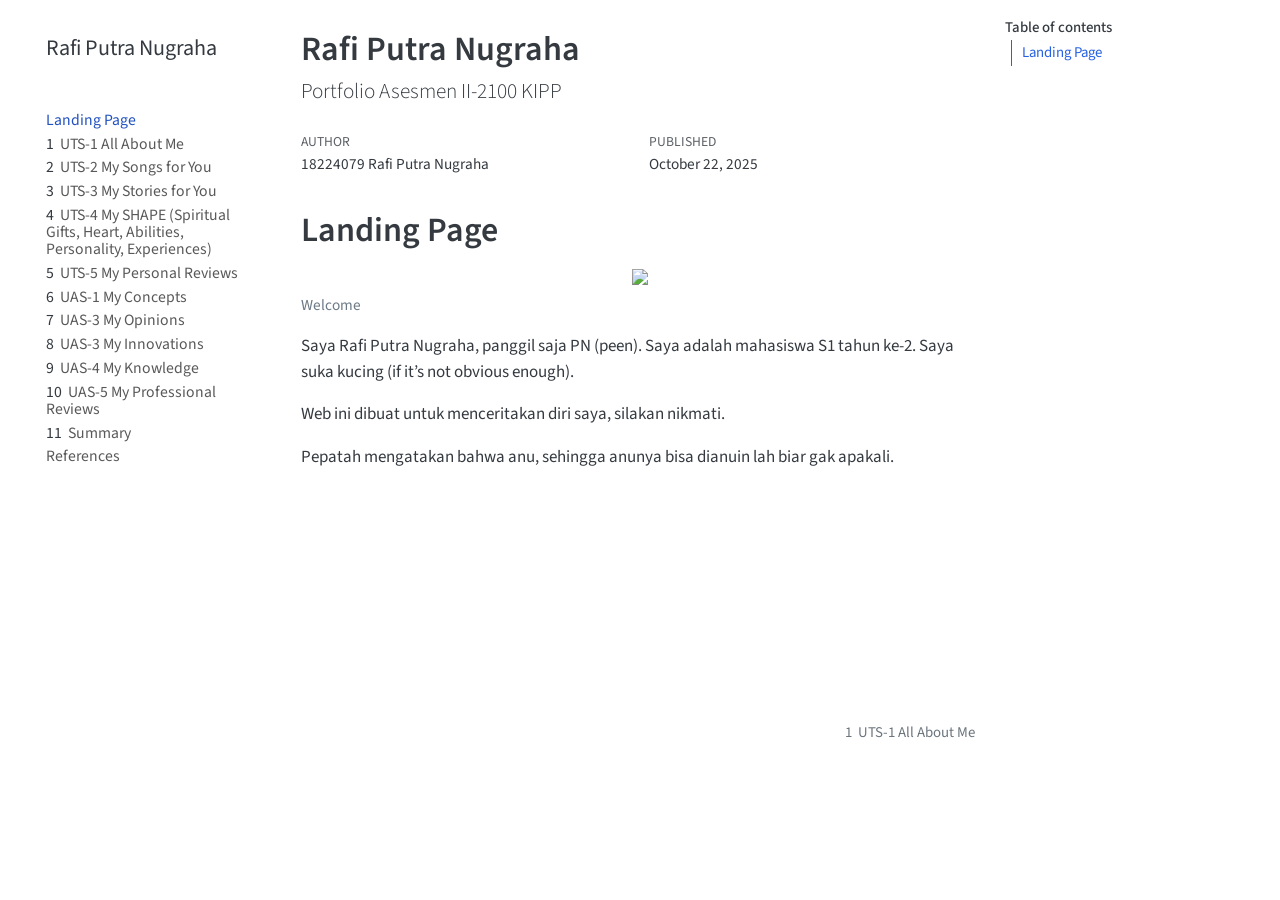
==== docs/index.html @ 3ba271c9 "add uas 1,2,3,4" ====
<!DOCTYPE html>
<html xmlns="http://www.w3.org/1999/xhtml" lang="en" xml:lang="en"><head>

<meta charset="utf-8">
<meta name="generator" content="quarto-1.8.26">

<meta name="viewport" content="width=device-width, initial-scale=1.0, user-scalable=yes">

<meta name="author" content="18224079 Rafi Putra Nugraha">
<meta name="dcterms.date" content="2025-10-22">

<title>Rafi Putra Nugraha</title>
<style>
code{white-space: pre-wrap;}
span.smallcaps{font-variant: small-caps;}
div.columns{display: flex; gap: min(4vw, 1.5em);}
div.column{flex: auto; overflow-x: auto;}
div.hanging-indent{margin-left: 1.5em; text-indent: -1.5em;}
ul.task-list{list-style: none;}
ul.task-list li input[type="checkbox"] {
  width: 0.8em;
  margin: 0 0.8em 0.2em -1em; /* quarto-specific, see https://github.com/quarto-dev/quarto-cli/issues/4556 */ 
  vertical-align: middle;
}
</style>


<script src="site_libs/quarto-nav/quarto-nav.js"></script>
<script src="site_libs/quarto-nav/headroom.min.js"></script>
<script src="site_libs/clipboard/clipboard.min.js"></script>
<script src="site_libs/quarto-search/autocomplete.umd.js"></script>
<script src="site_libs/quarto-search/fuse.min.js"></script>
<script src="site_libs/quarto-search/quarto-search.js"></script>
<meta name="quarto:offset" content="./">
<link href="./All_About_me/index.html" rel="next">
<script src="site_libs/quarto-html/quarto.js" type="module"></script>
<script src="site_libs/quarto-html/tabsets/tabsets.js" type="module"></script>
<script src="site_libs/quarto-html/axe/axe-check.js" type="module"></script>
<script src="site_libs/quarto-html/popper.min.js"></script>
<script src="site_libs/quarto-html/tippy.umd.min.js"></script>
<script src="site_libs/quarto-html/anchor.min.js"></script>
<link href="site_libs/quarto-html/tippy.css" rel="stylesheet">
<link href="site_libs/quarto-html/quarto-syntax-highlighting-587c61ba64f3a5504c4d52d930310e48.css" rel="stylesheet" id="quarto-text-highlighting-styles">
<script src="site_libs/bootstrap/bootstrap.min.js"></script>
<link href="site_libs/bootstrap/bootstrap-icons.css" rel="stylesheet">
<link href="site_libs/bootstrap/bootstrap-6d07780f2144cce7ffe9cf8b8e70aef6.min.css" rel="stylesheet" append-hash="true" id="quarto-bootstrap" data-mode="light">
<script id="quarto-search-options" type="application/json">{
  "location": "sidebar",
  "copy-button": false,
  "collapse-after": 3,
  "panel-placement": "start",
  "type": "textbox",
  "limit": 50,
  "keyboard-shortcut": [
    "f",
    "/",
    "s"
  ],
  "show-item-context": false,
  "language": {
    "search-no-results-text": "No results",
    "search-matching-documents-text": "matching documents",
    "search-copy-link-title": "Copy link to search",
    "search-hide-matches-text": "Hide additional matches",
    "search-more-match-text": "more match in this document",
    "search-more-matches-text": "more matches in this document",
    "search-clear-button-title": "Clear",
    "search-text-placeholder": "",
    "search-detached-cancel-button-title": "Cancel",
    "search-submit-button-title": "Submit",
    "search-label": "Search"
  }
}</script>


</head>

<body class="nav-sidebar floating quarto-light">

<div id="quarto-search-results"></div>
  <header id="quarto-header" class="headroom fixed-top">
  <nav class="quarto-secondary-nav">
    <div class="container-fluid d-flex">
      <button type="button" class="quarto-btn-toggle btn" data-bs-toggle="collapse" role="button" data-bs-target=".quarto-sidebar-collapse-item" aria-controls="quarto-sidebar" aria-expanded="false" aria-label="Toggle sidebar navigation" onclick="if (window.quartoToggleHeadroom) { window.quartoToggleHeadroom(); }">
        <i class="bi bi-layout-text-sidebar-reverse"></i>
      </button>
        <nav class="quarto-page-breadcrumbs" aria-label="breadcrumb"><ol class="breadcrumb"><li class="breadcrumb-item"><a href="./index.html">Landing Page</a></li></ol></nav>
        <a class="flex-grow-1" role="navigation" data-bs-toggle="collapse" data-bs-target=".quarto-sidebar-collapse-item" aria-controls="quarto-sidebar" aria-expanded="false" aria-label="Toggle sidebar navigation" onclick="if (window.quartoToggleHeadroom) { window.quartoToggleHeadroom(); }">      
        </a>
      <button type="button" class="btn quarto-search-button" aria-label="Search" onclick="window.quartoOpenSearch();">
        <i class="bi bi-search"></i>
      </button>
    </div>
  </nav>
</header>
<!-- content -->
<div id="quarto-content" class="quarto-container page-columns page-rows-contents page-layout-article">
<!-- sidebar -->
  <nav id="quarto-sidebar" class="sidebar collapse collapse-horizontal quarto-sidebar-collapse-item sidebar-navigation floating overflow-auto">
    <div class="pt-lg-2 mt-2 text-left sidebar-header">
    <div class="sidebar-title mb-0 py-0">
      <a href="./">Rafi Putra Nugraha</a> 
    </div>
      </div>
        <div class="mt-2 flex-shrink-0 align-items-center">
        <div class="sidebar-search">
        <div id="quarto-search" class="" title="Search"></div>
        </div>
        </div>
    <div class="sidebar-menu-container"> 
    <ul class="list-unstyled mt-1">
        <li class="sidebar-item">
  <div class="sidebar-item-container"> 
  <a href="./index.html" class="sidebar-item-text sidebar-link active">
 <span class="menu-text">Landing Page</span></a>
  </div>
</li>
        <li class="sidebar-item">
  <div class="sidebar-item-container"> 
  <a href="./All_About_me/index.html" class="sidebar-item-text sidebar-link">
 <span class="menu-text"><span class="chapter-number">1</span>&nbsp; <span class="chapter-title">UTS-1 All About Me</span></span></a>
  </div>
</li>
        <li class="sidebar-item">
  <div class="sidebar-item-container"> 
  <a href="./My_Song_for_You/index.html" class="sidebar-item-text sidebar-link">
 <span class="menu-text"><span class="chapter-number">2</span>&nbsp; <span class="chapter-title">UTS-2 My Songs for You</span></span></a>
  </div>
</li>
        <li class="sidebar-item">
  <div class="sidebar-item-container"> 
  <a href="./My_Stories_for_You/index.html" class="sidebar-item-text sidebar-link">
 <span class="menu-text"><span class="chapter-number">3</span>&nbsp; <span class="chapter-title">UTS-3 My Stories for You</span></span></a>
  </div>
</li>
        <li class="sidebar-item">
  <div class="sidebar-item-container"> 
  <a href="./My_Shapes/index.html" class="sidebar-item-text sidebar-link">
 <span class="menu-text"><span class="chapter-number">4</span>&nbsp; <span class="chapter-title">UTS-4 My SHAPE (Spiritual Gifts, Heart, Abilities, Personality, Experiences)</span></span></a>
  </div>
</li>
        <li class="sidebar-item">
  <div class="sidebar-item-container"> 
  <a href="./My_Personal_Reviews/index.html" class="sidebar-item-text sidebar-link">
 <span class="menu-text"><span class="chapter-number">5</span>&nbsp; <span class="chapter-title">UTS-5 My Personal Reviews</span></span></a>
  </div>
</li>
        <li class="sidebar-item">
  <div class="sidebar-item-container"> 
  <a href="./My_Concepts/index.html" class="sidebar-item-text sidebar-link">
 <span class="menu-text"><span class="chapter-number">6</span>&nbsp; <span class="chapter-title">UAS-1 My Concepts</span></span></a>
  </div>
</li>
        <li class="sidebar-item">
  <div class="sidebar-item-container"> 
  <a href="./My_Opinions/index.html" class="sidebar-item-text sidebar-link">
 <span class="menu-text"><span class="chapter-number">7</span>&nbsp; <span class="chapter-title">UAS-3 My Opinions</span></span></a>
  </div>
</li>
        <li class="sidebar-item">
  <div class="sidebar-item-container"> 
  <a href="./My_Innovations/index.html" class="sidebar-item-text sidebar-link">
 <span class="menu-text"><span class="chapter-number">8</span>&nbsp; <span class="chapter-title">UAS-3 My Innovations</span></span></a>
  </div>
</li>
        <li class="sidebar-item">
  <div class="sidebar-item-container"> 
  <a href="./My_Knowledge/index.html" class="sidebar-item-text sidebar-link">
 <span class="menu-text"><span class="chapter-number">9</span>&nbsp; <span class="chapter-title">UAS-4 My Knowledge</span></span></a>
  </div>
</li>
        <li class="sidebar-item">
  <div class="sidebar-item-container"> 
  <a href="./My_Professional_Reviews/index.html" class="sidebar-item-text sidebar-link">
 <span class="menu-text"><span class="chapter-number">10</span>&nbsp; <span class="chapter-title">UAS-5 My Professional Reviews</span></span></a>
  </div>
</li>
        <li class="sidebar-item">
  <div class="sidebar-item-container"> 
  <a href="./summary.html" class="sidebar-item-text sidebar-link">
 <span class="menu-text"><span class="chapter-number">11</span>&nbsp; <span class="chapter-title">Summary</span></span></a>
  </div>
</li>
        <li class="sidebar-item">
  <div class="sidebar-item-container"> 
  <a href="./references.html" class="sidebar-item-text sidebar-link">
 <span class="menu-text">References</span></a>
  </div>
</li>
    </ul>
    </div>
</nav>
<div id="quarto-sidebar-glass" class="quarto-sidebar-collapse-item" data-bs-toggle="collapse" data-bs-target=".quarto-sidebar-collapse-item"></div>
<!-- margin-sidebar -->
    <div id="quarto-margin-sidebar" class="sidebar margin-sidebar">
        <nav id="TOC" role="doc-toc" class="toc-active">
    <h2 id="toc-title">Table of contents</h2>
   
  <ul>
  <li><a href="#landing-page" id="toc-landing-page" class="nav-link active" data-scroll-target="#landing-page">Landing Page</a></li>
  </ul>
</nav>
    </div>
<!-- main -->
<main class="content" id="quarto-document-content">

<header id="title-block-header" class="quarto-title-block default">
<div class="quarto-title">
<h1 class="title">Rafi Putra Nugraha</h1>
<p class="subtitle lead">Portfolio Asesmen II-2100 KIPP</p>
</div>



<div class="quarto-title-meta">

    <div>
    <div class="quarto-title-meta-heading">Author</div>
    <div class="quarto-title-meta-contents">
             <p>18224079 Rafi Putra Nugraha </p>
          </div>
  </div>
    
    <div>
    <div class="quarto-title-meta-heading">Published</div>
    <div class="quarto-title-meta-contents">
      <p class="date">October 22, 2025</p>
    </div>
  </div>
  
    
  </div>
  


</header>


<section id="landing-page" class="level1 unnumbered">
<h1 class="unnumbered">Landing Page</h1>
<div class="quarto-figure quarto-figure-center">
<figure class="figure">
<p><img src="images/cat.jpg" class="img-fluid figure-img" style="width:100.0%"></p>
<figcaption>Welcome</figcaption>
</figure>
</div>
<p>Saya Rafi Putra Nugraha, panggil saja PN (peen). Saya adalah mahasiswa S1 tahun ke-2. Saya suka kucing (if it’s not obvious enough).</p>
<p>Web ini dibuat untuk menceritakan diri saya, silakan nikmati.</p>
<p>Pepatah mengatakan bahwa anu, sehingga anunya bisa dianuin lah biar gak apakali.</p>


</section>

</main> <!-- /main -->
<script id="quarto-html-after-body" type="application/javascript">
  window.document.addEventListener("DOMContentLoaded", function (event) {
    const icon = "";
    const anchorJS = new window.AnchorJS();
    anchorJS.options = {
      placement: 'right',
      icon: icon
    };
    anchorJS.add('.anchored');
    const isCodeAnnotation = (el) => {
      for (const clz of el.classList) {
        if (clz.startsWith('code-annotation-')) {                     
          return true;
        }
      }
      return false;
    }
    const onCopySuccess = function(e) {
      // button target
      const button = e.trigger;
      // don't keep focus
      button.blur();
      // flash "checked"
      button.classList.add('code-copy-button-checked');
      var currentTitle = button.getAttribute("title");
      button.setAttribute("title", "Copied!");
      let tooltip;
      if (window.bootstrap) {
        button.setAttribute("data-bs-toggle", "tooltip");
        button.setAttribute("data-bs-placement", "left");
        button.setAttribute("data-bs-title", "Copied!");
        tooltip = new bootstrap.Tooltip(button, 
          { trigger: "manual", 
            customClass: "code-copy-button-tooltip",
            offset: [0, -8]});
        tooltip.show();    
      }
      setTimeout(function() {
        if (tooltip) {
          tooltip.hide();
          button.removeAttribute("data-bs-title");
          button.removeAttribute("data-bs-toggle");
          button.removeAttribute("data-bs-placement");
        }
        button.setAttribute("title", currentTitle);
        button.classList.remove('code-copy-button-checked');
      }, 1000);
      // clear code selection
      e.clearSelection();
    }
    const getTextToCopy = function(trigger) {
      const outerScaffold = trigger.parentElement.cloneNode(true);
      const codeEl = outerScaffold.querySelector('code');
      for (const childEl of codeEl.children) {
        if (isCodeAnnotation(childEl)) {
          childEl.remove();
        }
      }
      return codeEl.innerText;
    }
    const clipboard = new window.ClipboardJS('.code-copy-button:not([data-in-quarto-modal])', {
      text: getTextToCopy
    });
    clipboard.on('success', onCopySuccess);
    if (window.document.getElementById('quarto-embedded-source-code-modal')) {
      const clipboardModal = new window.ClipboardJS('.code-copy-button[data-in-quarto-modal]', {
        text: getTextToCopy,
        container: window.document.getElementById('quarto-embedded-source-code-modal')
      });
      clipboardModal.on('success', onCopySuccess);
    }
      var localhostRegex = new RegExp(/^(?:http|https):\/\/localhost\:?[0-9]*\//);
      var mailtoRegex = new RegExp(/^mailto:/);
        var filterRegex = new RegExp('/' + window.location.host + '/');
      var isInternal = (href) => {
          return filterRegex.test(href) || localhostRegex.test(href) || mailtoRegex.test(href);
      }
      // Inspect non-navigation links and adorn them if external
     var links = window.document.querySelectorAll('a[href]:not(.nav-link):not(.navbar-brand):not(.toc-action):not(.sidebar-link):not(.sidebar-item-toggle):not(.pagination-link):not(.no-external):not([aria-hidden]):not(.dropdown-item):not(.quarto-navigation-tool):not(.about-link)');
      for (var i=0; i<links.length; i++) {
        const link = links[i];
        if (!isInternal(link.href)) {
          // undo the damage that might have been done by quarto-nav.js in the case of
          // links that we want to consider external
          if (link.dataset.originalHref !== undefined) {
            link.href = link.dataset.originalHref;
          }
        }
      }
    function tippyHover(el, contentFn, onTriggerFn, onUntriggerFn) {
      const config = {
        allowHTML: true,
        maxWidth: 500,
        delay: 100,
        arrow: false,
        appendTo: function(el) {
            return el.parentElement;
        },
        interactive: true,
        interactiveBorder: 10,
        theme: 'quarto',
        placement: 'bottom-start',
      };
      if (contentFn) {
        config.content = contentFn;
      }
      if (onTriggerFn) {
        config.onTrigger = onTriggerFn;
      }
      if (onUntriggerFn) {
        config.onUntrigger = onUntriggerFn;
      }
      window.tippy(el, config); 
    }
    const noterefs = window.document.querySelectorAll('a[role="doc-noteref"]');
    for (var i=0; i<noterefs.length; i++) {
      const ref = noterefs[i];
      tippyHover(ref, function() {
        // use id or data attribute instead here
        let href = ref.getAttribute('data-footnote-href') || ref.getAttribute('href');
        try { href = new URL(href).hash; } catch {}
        const id = href.replace(/^#\/?/, "");
        const note = window.document.getElementById(id);
        if (note) {
          return note.innerHTML;
        } else {
          return "";
        }
      });
    }
    const xrefs = window.document.querySelectorAll('a.quarto-xref');
    const processXRef = (id, note) => {
      // Strip column container classes
      const stripColumnClz = (el) => {
        el.classList.remove("page-full", "page-columns");
        if (el.children) {
          for (const child of el.children) {
            stripColumnClz(child);
          }
        }
      }
      stripColumnClz(note)
      if (id === null || id.startsWith('sec-')) {
        // Special case sections, only their first couple elements
        const container = document.createElement("div");
        if (note.children && note.children.length > 2) {
          container.appendChild(note.children[0].cloneNode(true));
          for (let i = 1; i < note.children.length; i++) {
            const child = note.children[i];
            if (child.tagName === "P" && child.innerText === "") {
              continue;
            } else {
              container.appendChild(child.cloneNode(true));
              break;
            }
          }
          if (window.Quarto?.typesetMath) {
            window.Quarto.typesetMath(container);
          }
          return container.innerHTML
        } else {
          if (window.Quarto?.typesetMath) {
            window.Quarto.typesetMath(note);
          }
          return note.innerHTML;
        }
      } else {
        // Remove any anchor links if they are present
        const anchorLink = note.querySelector('a.anchorjs-link');
        if (anchorLink) {
          anchorLink.remove();
        }
        if (window.Quarto?.typesetMath) {
          window.Quarto.typesetMath(note);
        }
        if (note.classList.contains("callout")) {
          return note.outerHTML;
        } else {
          return note.innerHTML;
        }
      }
    }
    for (var i=0; i<xrefs.length; i++) {
      const xref = xrefs[i];
      tippyHover(xref, undefined, function(instance) {
        instance.disable();
        let url = xref.getAttribute('href');
        let hash = undefined; 
        if (url.startsWith('#')) {
          hash = url;
        } else {
          try { hash = new URL(url).hash; } catch {}
        }
        if (hash) {
          const id = hash.replace(/^#\/?/, "");
          const note = window.document.getElementById(id);
          if (note !== null) {
            try {
              const html = processXRef(id, note.cloneNode(true));
              instance.setContent(html);
            } finally {
              instance.enable();
              instance.show();
            }
          } else {
            // See if we can fetch this
            fetch(url.split('#')[0])
            .then(res => res.text())
            .then(html => {
              const parser = new DOMParser();
              const htmlDoc = parser.parseFromString(html, "text/html");
              const note = htmlDoc.getElementById(id);
              if (note !== null) {
                const html = processXRef(id, note);
                instance.setContent(html);
              } 
            }).finally(() => {
              instance.enable();
              instance.show();
            });
          }
        } else {
          // See if we can fetch a full url (with no hash to target)
          // This is a special case and we should probably do some content thinning / targeting
          fetch(url)
          .then(res => res.text())
          .then(html => {
            const parser = new DOMParser();
            const htmlDoc = parser.parseFromString(html, "text/html");
            const note = htmlDoc.querySelector('main.content');
            if (note !== null) {
              // This should only happen for chapter cross references
              // (since there is no id in the URL)
              // remove the first header
              if (note.children.length > 0 && note.children[0].tagName === "HEADER") {
                note.children[0].remove();
              }
              const html = processXRef(null, note);
              instance.setContent(html);
            } 
          }).finally(() => {
            instance.enable();
            instance.show();
          });
        }
      }, function(instance) {
      });
    }
        let selectedAnnoteEl;
        const selectorForAnnotation = ( cell, annotation) => {
          let cellAttr = 'data-code-cell="' + cell + '"';
          let lineAttr = 'data-code-annotation="' +  annotation + '"';
          const selector = 'span[' + cellAttr + '][' + lineAttr + ']';
          return selector;
        }
        const selectCodeLines = (annoteEl) => {
          const doc = window.document;
          const targetCell = annoteEl.getAttribute("data-target-cell");
          const targetAnnotation = annoteEl.getAttribute("data-target-annotation");
          const annoteSpan = window.document.querySelector(selectorForAnnotation(targetCell, targetAnnotation));
          const lines = annoteSpan.getAttribute("data-code-lines").split(",");
          const lineIds = lines.map((line) => {
            return targetCell + "-" + line;
          })
          let top = null;
          let height = null;
          let parent = null;
          if (lineIds.length > 0) {
              //compute the position of the single el (top and bottom and make a div)
              const el = window.document.getElementById(lineIds[0]);
              top = el.offsetTop;
              height = el.offsetHeight;
              parent = el.parentElement.parentElement;
            if (lineIds.length > 1) {
              const lastEl = window.document.getElementById(lineIds[lineIds.length - 1]);
              const bottom = lastEl.offsetTop + lastEl.offsetHeight;
              height = bottom - top;
            }
            if (top !== null && height !== null && parent !== null) {
              // cook up a div (if necessary) and position it 
              let div = window.document.getElementById("code-annotation-line-highlight");
              if (div === null) {
                div = window.document.createElement("div");
                div.setAttribute("id", "code-annotation-line-highlight");
                div.style.position = 'absolute';
                parent.appendChild(div);
              }
              div.style.top = top - 2 + "px";
              div.style.height = height + 4 + "px";
              div.style.left = 0;
              let gutterDiv = window.document.getElementById("code-annotation-line-highlight-gutter");
              if (gutterDiv === null) {
                gutterDiv = window.document.createElement("div");
                gutterDiv.setAttribute("id", "code-annotation-line-highlight-gutter");
                gutterDiv.style.position = 'absolute';
                const codeCell = window.document.getElementById(targetCell);
                const gutter = codeCell.querySelector('.code-annotation-gutter');
                gutter.appendChild(gutterDiv);
              }
              gutterDiv.style.top = top - 2 + "px";
              gutterDiv.style.height = height + 4 + "px";
            }
            selectedAnnoteEl = annoteEl;
          }
        };
        const unselectCodeLines = () => {
          const elementsIds = ["code-annotation-line-highlight", "code-annotation-line-highlight-gutter"];
          elementsIds.forEach((elId) => {
            const div = window.document.getElementById(elId);
            if (div) {
              div.remove();
            }
          });
          selectedAnnoteEl = undefined;
        };
          // Handle positioning of the toggle
      window.addEventListener(
        "resize",
        throttle(() => {
          elRect = undefined;
          if (selectedAnnoteEl) {
            selectCodeLines(selectedAnnoteEl);
          }
        }, 10)
      );
      function throttle(fn, ms) {
      let throttle = false;
      let timer;
        return (...args) => {
          if(!throttle) { // first call gets through
              fn.apply(this, args);
              throttle = true;
          } else { // all the others get throttled
              if(timer) clearTimeout(timer); // cancel #2
              timer = setTimeout(() => {
                fn.apply(this, args);
                timer = throttle = false;
              }, ms);
          }
        };
      }
        // Attach click handler to the DT
        const annoteDls = window.document.querySelectorAll('dt[data-target-cell]');
        for (const annoteDlNode of annoteDls) {
          annoteDlNode.addEventListener('click', (event) => {
            const clickedEl = event.target;
            if (clickedEl !== selectedAnnoteEl) {
              unselectCodeLines();
              const activeEl = window.document.querySelector('dt[data-target-cell].code-annotation-active');
              if (activeEl) {
                activeEl.classList.remove('code-annotation-active');
              }
              selectCodeLines(clickedEl);
              clickedEl.classList.add('code-annotation-active');
            } else {
              // Unselect the line
              unselectCodeLines();
              clickedEl.classList.remove('code-annotation-active');
            }
          });
        }
    const findCites = (el) => {
      const parentEl = el.parentElement;
      if (parentEl) {
        const cites = parentEl.dataset.cites;
        if (cites) {
          return {
            el,
            cites: cites.split(' ')
          };
        } else {
          return findCites(el.parentElement)
        }
      } else {
        return undefined;
      }
    };
    var bibliorefs = window.document.querySelectorAll('a[role="doc-biblioref"]');
    for (var i=0; i<bibliorefs.length; i++) {
      const ref = bibliorefs[i];
      const citeInfo = findCites(ref);
      if (citeInfo) {
        tippyHover(citeInfo.el, function() {
          var popup = window.document.createElement('div');
          citeInfo.cites.forEach(function(cite) {
            var citeDiv = window.document.createElement('div');
            citeDiv.classList.add('hanging-indent');
            citeDiv.classList.add('csl-entry');
            var biblioDiv = window.document.getElementById('ref-' + cite);
            if (biblioDiv) {
              citeDiv.innerHTML = biblioDiv.innerHTML;
            }
            popup.appendChild(citeDiv);
          });
          return popup.innerHTML;
        });
      }
    }
  });
  </script>
<nav class="page-navigation">
  <div class="nav-page nav-page-previous">
  </div>
  <div class="nav-page nav-page-next">
      <a href="./All_About_me/index.html" class="pagination-link" aria-label="UTS-1 All About Me">
        <span class="nav-page-text"><span class="chapter-number">1</span>&nbsp; <span class="chapter-title">UTS-1 All About Me</span></span> <i class="bi bi-arrow-right-short"></i>
      </a>
  </div>
</nav>
</div> <!-- /content -->




</body></html>
---- docs/site_libs/quarto-html/quarto-syntax-highlighting-587c61ba64f3a5504c4d52d930310e48.css ----
/* quarto syntax highlight colors */
:root {
  --quarto-hl-ot-color: #003B4F;
  --quarto-hl-at-color: #657422;
  --quarto-hl-ss-color: #20794D;
  --quarto-hl-an-color: #5E5E5E;
  --quarto-hl-fu-color: #4758AB;
  --quarto-hl-st-color: #20794D;
  --quarto-hl-cf-color: #003B4F;
  --quarto-hl-op-color: #5E5E5E;
  --quarto-hl-er-color: #AD0000;
  --quarto-hl-bn-color: #AD0000;
  --quarto-hl-al-color: #AD0000;
  --quarto-hl-va-color: #111111;
  --quarto-hl-bu-color: inherit;
  --quarto-hl-ex-color: inherit;
  --quarto-hl-pp-color: #AD0000;
  --quarto-hl-in-color: #5E5E5E;
  --quarto-hl-vs-color: #20794D;
  --quarto-hl-wa-color: #5E5E5E;
  --quarto-hl-do-color: #5E5E5E;
  --quarto-hl-im-color: #00769E;
  --quarto-hl-ch-color: #20794D;
  --quarto-hl-dt-color: #AD0000;
  --quarto-hl-fl-color: #AD0000;
  --quarto-hl-co-color: #5E5E5E;
  --quarto-hl-cv-color: #5E5E5E;
  --quarto-hl-cn-color: #8f5902;
  --quarto-hl-sc-color: #5E5E5E;
  --quarto-hl-dv-color: #AD0000;
  --quarto-hl-kw-color: #003B4F;
}

/* other quarto variables */
:root {
  --quarto-font-monospace: SFMono-Regular, Menlo, Monaco, Consolas, "Liberation Mono", "Courier New", monospace;
}

/* syntax highlight based on Pandoc's rules */
pre > code.sourceCode > span {
  color: #003B4F;
}

code.sourceCode > span {
  color: #003B4F;
}

div.sourceCode,
div.sourceCode pre.sourceCode {
  color: #003B4F;
}

/* Normal */
code span {
  color: #003B4F;
}

/* Alert */
code span.al {
  color: #AD0000;
  font-style: inherit;
}

/* Annotation */
code span.an {
  color: #5E5E5E;
  font-style: inherit;
}

/* Attribute */
code span.at {
  color: #657422;
  font-style: inherit;
}

/* BaseN */
code span.bn {
  color: #AD0000;
  font-style: inherit;
}

/* BuiltIn */
code span.bu {
  font-style: inherit;
}

/* ControlFlow */
code span.cf {
  color: #003B4F;
  font-weight: bold;
  font-style: inherit;
}

/* Char */
code span.ch {
  color: #20794D;
  font-style: inherit;
}

/* Constant */
code span.cn {
  color: #8f5902;
  font-style: inherit;
}

/* Comment */
code span.co {
  color: #5E5E5E;
  font-style: inherit;
}

/* CommentVar */
code span.cv {
  color: #5E5E5E;
  font-style: italic;
}

/* Documentation */
code span.do {
  color: #5E5E5E;
  font-style: italic;
}

/* DataType */
code span.dt {
  color: #AD0000;
  font-style: inherit;
}

/* DecVal */
code span.dv {
  color: #AD0000;
  font-style: inherit;
}

/* Error */
code span.er {
  color: #AD0000;
  font-style: inherit;
}

/* Extension */
code span.ex {
  font-style: inherit;
}

/* Float */
code span.fl {
  color: #AD0000;
  font-style: inherit;
}

/* Function */
code span.fu {
  color: #4758AB;
  font-style: inherit;
}

/* Import */
code span.im {
  color: #00769E;
  font-style: inherit;
}

/* Information */
code span.in {
  color: #5E5E5E;
  font-style: inherit;
}

/* Keyword */
code span.kw {
  color: #003B4F;
  font-weight: bold;
  font-style: inherit;
}

/* Operator */
code span.op {
  color: #5E5E5E;
  font-style: inherit;
}

/* Other */
code span.ot {
  color: #003B4F;
  font-style: inherit;
}

/* Preprocessor */
code span.pp {
  color: #AD0000;
  font-style: inherit;
}

/* SpecialChar */
code span.sc {
  color: #5E5E5E;
  font-style: inherit;
}

/* SpecialString */
code span.ss {
  color: #20794D;
  font-style: inherit;
}

/* String */
code span.st {
  color: #20794D;
  font-style: inherit;
}

/* Variable */
code span.va {
  color: #111111;
  font-style: inherit;
}

/* VerbatimString */
code span.vs {
  color: #20794D;
  font-style: inherit;
}

/* Warning */
code span.wa {
  color: #5E5E5E;
  font-style: italic;
}

.prevent-inlining {
  content: "</";
}

/*# sourceMappingURL=2dce1cc6c82594539e1579de68416b47.css.map */
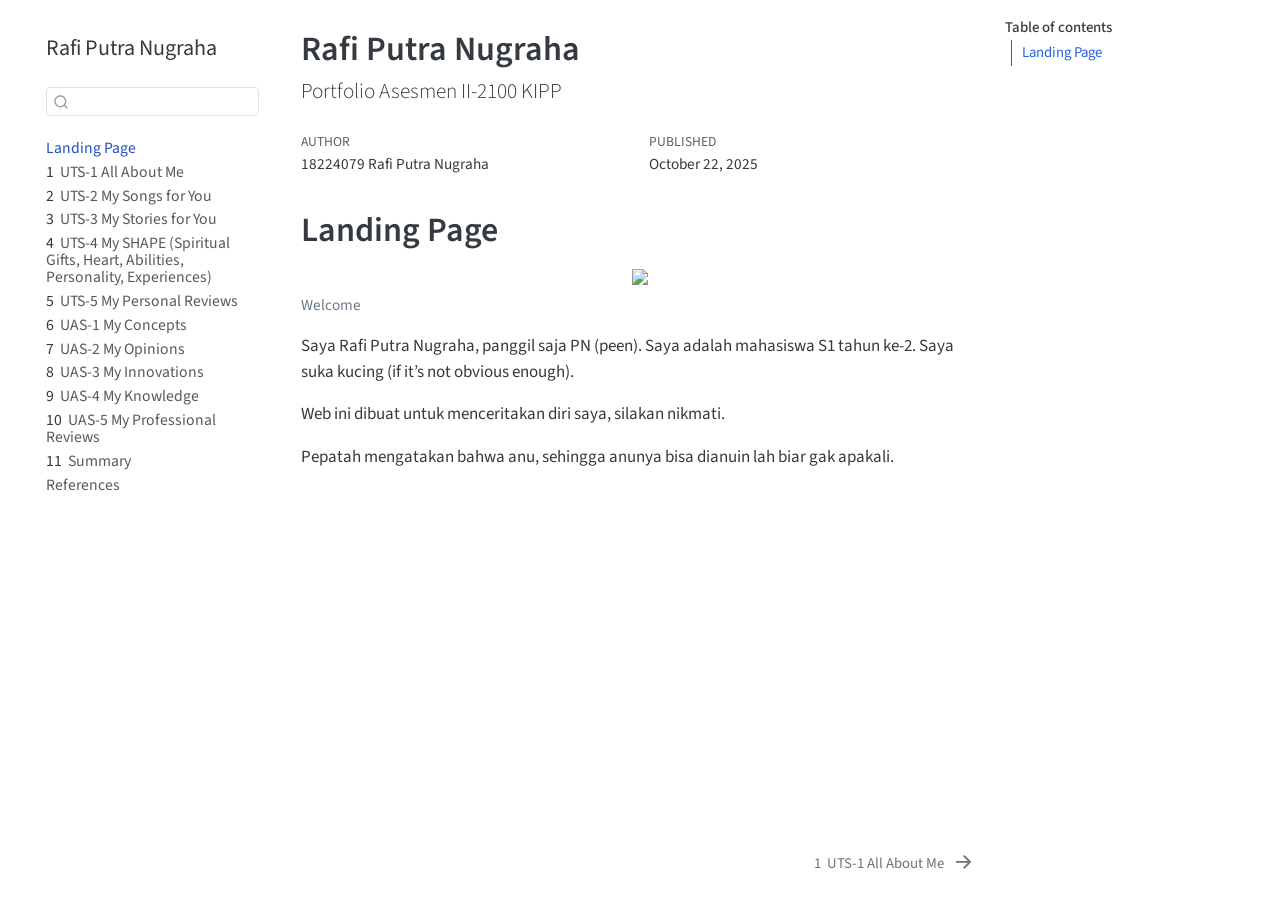
==== commit c196d299: "add rendered index.html" ====
--- a/docs/index.html
+++ b/docs/index.html
@@ -154,7 +154,7 @@
         <li class="sidebar-item">
   <div class="sidebar-item-container"> 
   <a href="./My_Opinions/index.html" class="sidebar-item-text sidebar-link">
- <span class="menu-text"><span class="chapter-number">7</span>&nbsp; <span class="chapter-title">UAS-3 My Opinions</span></span></a>
+ <span class="menu-text"><span class="chapter-number">7</span>&nbsp; <span class="chapter-title">UAS-2 My Opinions</span></span></a>
   </div>
 </li>
         <li class="sidebar-item">
